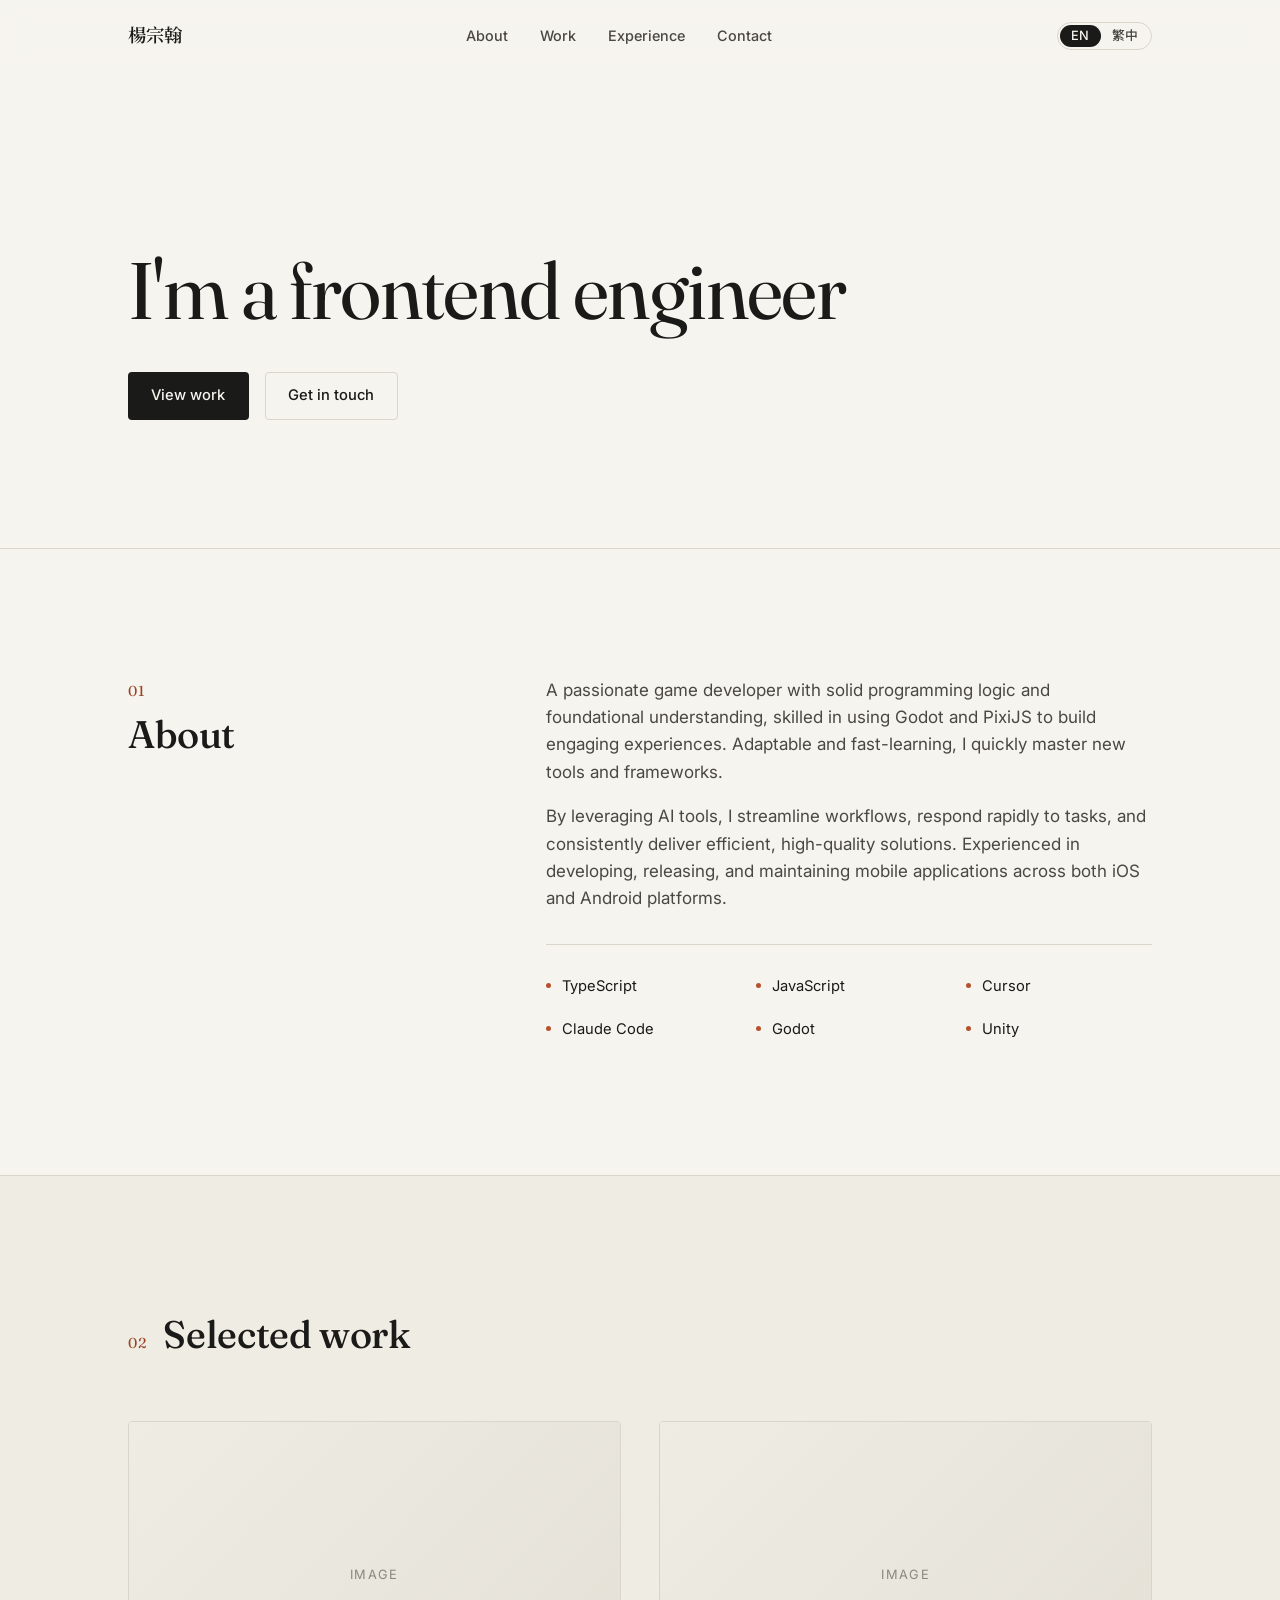
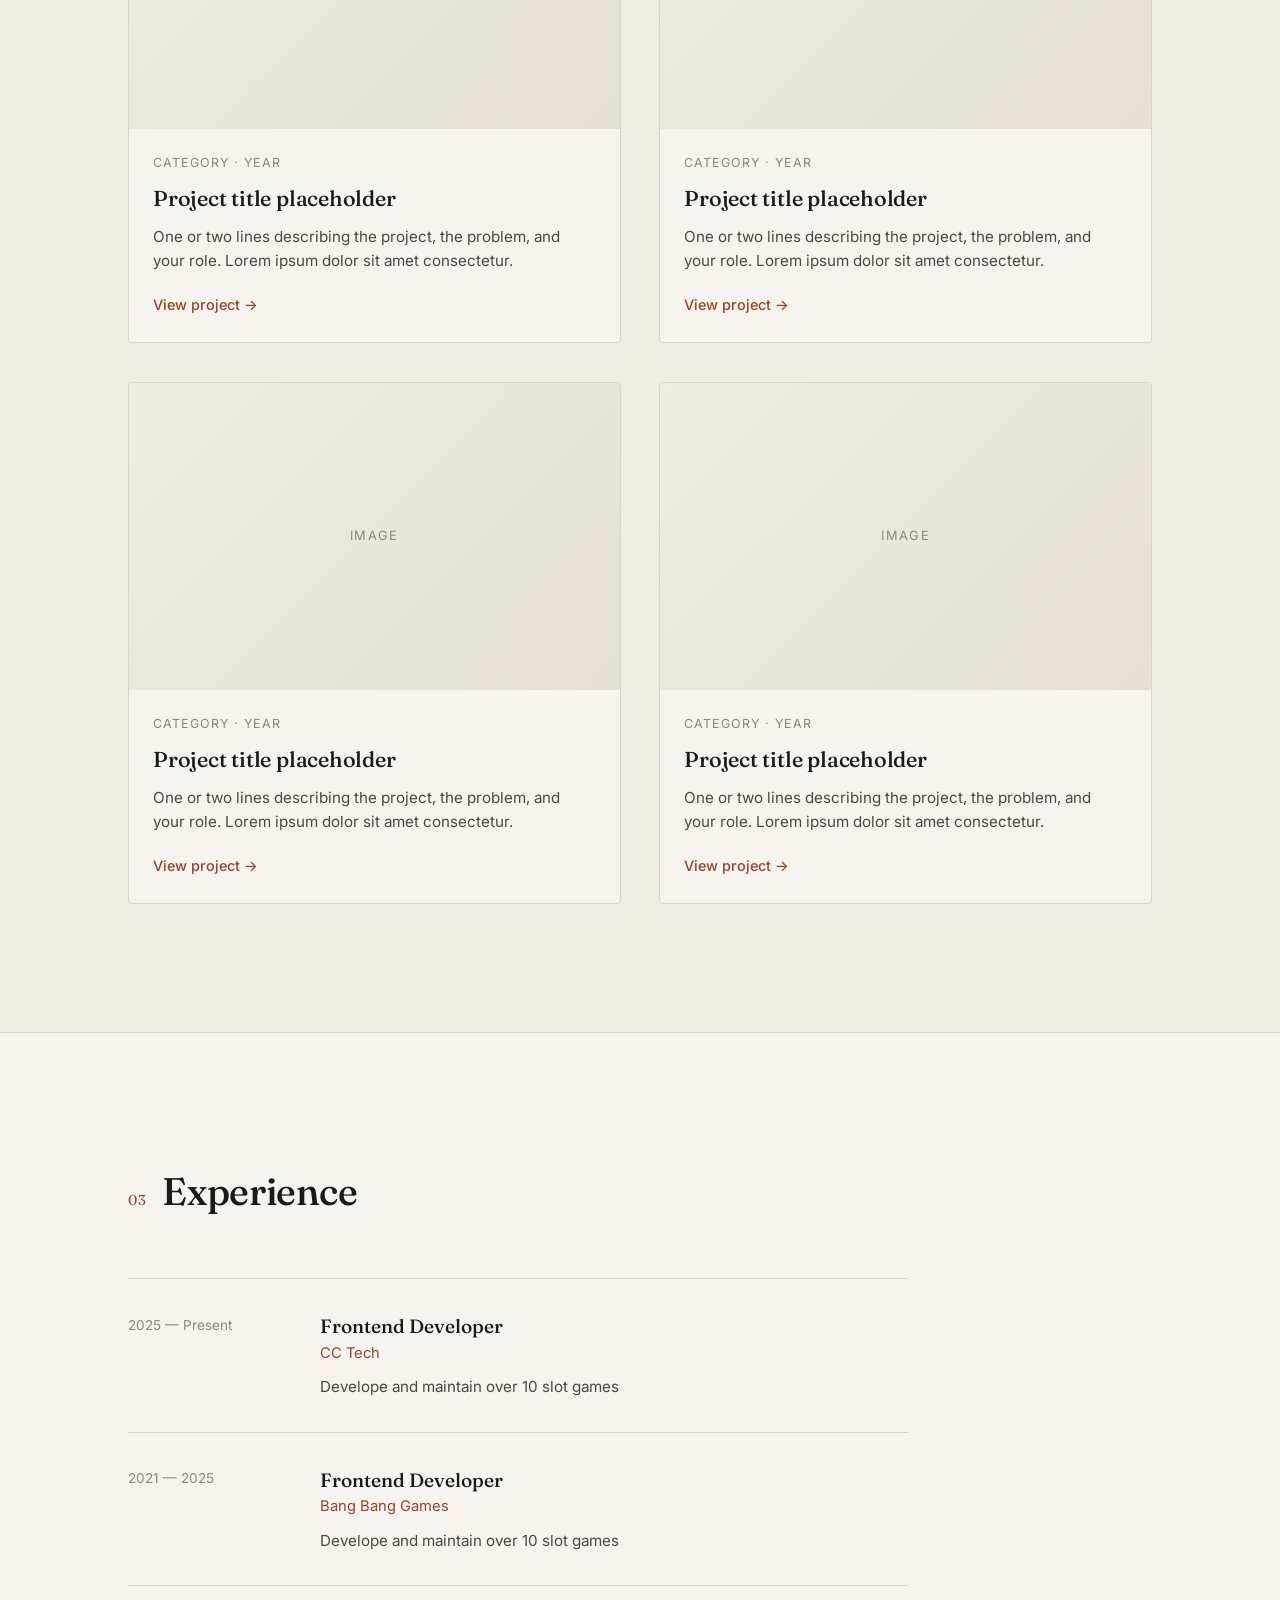
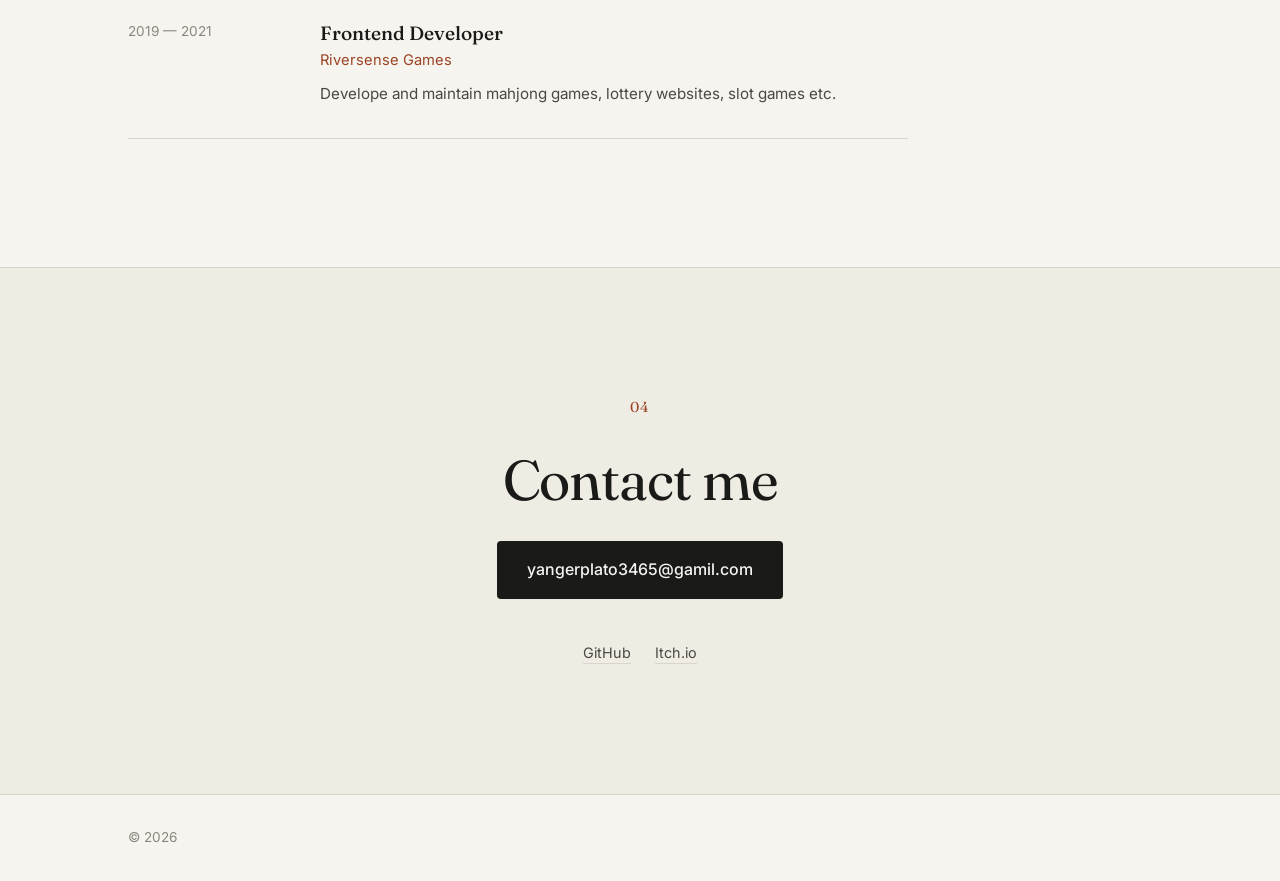
==== index.html @ 51be0294 "Initial commit of personal portfolio website" ====
<!DOCTYPE html>
<html lang="en">
<head>
  <meta charset="UTF-8" />
  <meta name="viewport" content="width=device-width, initial-scale=1.0" />
  <meta name="description" content="Personal portfolio — Patrick Yang" />
  <title data-i18n="meta.title">Patrick Yang — Portfolio</title>
  <link rel="preconnect" href="https://fonts.googleapis.com" />
  <link rel="preconnect" href="https://fonts.gstatic.com" crossorigin />
  <link
    href="https://fonts.googleapis.com/css2?family=Fraunces:opsz,wght@9..144,400;9..144,500;9..144,600&family=Inter:wght@400;450;500;600&family=Noto+Serif+TC:wght@400;500;600&family=Noto+Sans+TC:wght@400;500&display=swap"
    rel="stylesheet"
  />
  <link rel="stylesheet" href="styles.css" />
</head>
<body>
  <!-- Skip link for accessibility -->
  <a class="skip-link" href="#main" data-i18n="a11y.skip">Skip to content</a>

  <!-- ============ HEADER / NAV ============ -->
  <header class="site-header">
    <div class="container header__inner">
      <a href="#" class="brand">楊宗翰</a>

      <nav class="nav" aria-label="Primary">
        <a href="#about" data-i18n="nav.about">About</a>
        <a href="#work" data-i18n="nav.work">Work</a>
        <a href="#experience" data-i18n="nav.experience">Experience</a>
        <a href="#contact" data-i18n="nav.contact">Contact</a>
      </nav>

      <div class="header__actions">
        <div class="lang-switch" role="group" aria-label="Language">
          <button class="lang-switch__btn" data-lang="en" type="button">EN</button>
          <button class="lang-switch__btn" data-lang="zh-Hant" type="button">繁中</button>
        </div>
        <button class="nav-toggle" aria-label="Toggle menu" aria-expanded="false">
          <span></span><span></span>
        </button>
      </div>
    </div>
  </header>

  <main id="main">
    <!-- ============ HERO ============ -->
    <section class="hero">
      <div class="container">
        <h1 class="hero__title reveal" data-i18n="hero.title">
          Placeholder headline that says what you do
        </h1>
        <p class="hero__lead reveal" data-i18n="hero.lead">
          Lorem ipsum dolor sit amet, consectetur adipiscing elit. A short
          two-line introduction goes here — who you are, what you build, and the
          kind of work you want more of.
        </p>
        <div class="hero__actions reveal">
          <a href="#work" class="btn btn--primary" data-i18n="hero.viewWork">View work</a>
          <a href="#contact" class="btn btn--ghost" data-i18n="hero.getInTouch">Get in touch</a>
        </div>
      </div>
    </section>

    <!-- ============ ABOUT ============ -->
    <section id="about" class="section">
      <div class="container grid-2">
        <div class="section__head">
          <span class="section__num">01</span>
          <h2 class="section__title" data-i18n="about.title">About</h2>
        </div>
        <div class="prose reveal">
          <p data-i18n="about.p1">
            Placeholder paragraph. Lorem ipsum dolor sit amet, consectetur
            adipiscing elit, sed do eiusmod tempor incididunt ut labore et
            dolore magna aliqua. Ut enim ad minim veniam.
          </p>
          <p data-i18n="about.p2">
            A second paragraph for a bit more depth — background, focus areas,
            or a sentence of personality. Quis nostrud exercitation ullamco
            laboris nisi ut aliquip ex ea commodo consequat.
          </p>
          <ul class="skill-list">
            <li data-i18n="skill.1">Skill / tool one</li>
            <li data-i18n="skill.2">Skill / tool two</li>
            <li data-i18n="skill.3">Skill / tool three</li>
            <li data-i18n="skill.4">Skill / tool four</li>
            <li data-i18n="skill.5">Skill / tool five</li>
            <li data-i18n="skill.6">Skill / tool six</li>
          </ul>
        </div>
      </div>
    </section>

    <!-- ============ WORK ============ -->
    <section id="work" class="section section--alt">
      <div class="container">
        <div class="section__head section__head--row">
          <span class="section__num">02</span>
          <h2 class="section__title" data-i18n="work.title">Selected work</h2>
        </div>

        <div class="work-grid">
          <!-- Project card (repeat as needed) -->
          <article class="card reveal">
            <div class="card__media" aria-hidden="true"></div>
            <div class="card__body">
              <p class="card__meta" data-i18n="card.meta">Category · Year</p>
              <h3 class="card__title" data-i18n="card.title">Project title placeholder</h3>
              <p class="card__desc" data-i18n="card.desc">
                One or two lines describing the project, the problem, and your
                role. Lorem ipsum dolor sit amet consectetur.
              </p>
              <a href="#" class="card__link" data-i18n="card.link">View project →</a>
            </div>
          </article>

          <article class="card reveal">
            <div class="card__media" aria-hidden="true"></div>
            <div class="card__body">
              <p class="card__meta" data-i18n="card.meta">Category · Year</p>
              <h3 class="card__title" data-i18n="card.title">Project title placeholder</h3>
              <p class="card__desc" data-i18n="card.desc">
                One or two lines describing the project, the problem, and your
                role. Lorem ipsum dolor sit amet consectetur.
              </p>
              <a href="#" class="card__link" data-i18n="card.link">View project →</a>
            </div>
          </article>

          <article class="card reveal">
            <div class="card__media" aria-hidden="true"></div>
            <div class="card__body">
              <p class="card__meta" data-i18n="card.meta">Category · Year</p>
              <h3 class="card__title" data-i18n="card.title">Project title placeholder</h3>
              <p class="card__desc" data-i18n="card.desc">
                One or two lines describing the project, the problem, and your
                role. Lorem ipsum dolor sit amet consectetur.
              </p>
              <a href="#" class="card__link" data-i18n="card.link">View project →</a>
            </div>
          </article>

          <article class="card reveal">
            <div class="card__media" aria-hidden="true"></div>
            <div class="card__body">
              <p class="card__meta" data-i18n="card.meta">Category · Year</p>
              <h3 class="card__title" data-i18n="card.title">Project title placeholder</h3>
              <p class="card__desc" data-i18n="card.desc">
                One or two lines describing the project, the problem, and your
                role. Lorem ipsum dolor sit amet consectetur.
              </p>
              <a href="#" class="card__link" data-i18n="card.link">View project →</a>
            </div>
          </article>
        </div>
      </div>
    </section>

    <!-- ============ EXPERIENCE ============ -->
    <section id="experience" class="section">
      <div class="container">
        <div class="section__head section__head--row">
          <span class="section__num">03</span>
          <h2 class="section__title" data-i18n="exp.title">Experience</h2>
        </div>

        <ol class="timeline">
          <li class="timeline__item reveal">
            <div class="timeline__period" data-i18n="exp.period1">2023 — Present</div>
            <div class="timeline__body">
              <h3 class="timeline__role" data-i18n="exp.role1">Role / Title</h3>
              <p class="timeline__org" data-i18n="exp.org1">Company or organization</p>
              <p class="timeline__desc" data-i18n="exp.desc1">
                Placeholder line about responsibilities and impact. Lorem ipsum
                dolor sit amet, consectetur adipiscing elit.
              </p>
            </div>
          </li>
          <li class="timeline__item reveal">
            <div class="timeline__period" data-i18n="exp.period2">2021 — 2023</div>
            <div class="timeline__body">
              <h3 class="timeline__role" data-i18n="exp.role2">Role / Title</h3>
              <p class="timeline__org" data-i18n="exp.org2">Company or organization</p>
              <p class="timeline__desc" data-i18n="exp.desc2">
                Placeholder line about responsibilities and impact. Lorem ipsum
                dolor sit amet, consectetur adipiscing elit.
              </p>
            </div>
          </li>
          <li class="timeline__item reveal">
            <div class="timeline__period" data-i18n="exp.period3">2019 — 2021</div>
            <div class="timeline__body">
              <h3 class="timeline__role" data-i18n="exp.role3">Role / Title</h3>
              <p class="timeline__org" data-i18n="exp.org3">Company or organization</p>
              <p class="timeline__desc" data-i18n="exp.desc3">
                Placeholder line about responsibilities and impact. Lorem ipsum
                dolor sit amet, consectetur adipiscing elit.
              </p>
            </div>
          </li>
        </ol>
      </div>
    </section>

    <!-- ============ CONTACT ============ -->
    <section id="contact" class="section section--alt">
      <div class="container contact">
        <span class="section__num">04</span>
        <h2 class="contact__title" data-i18n="contact.title">Let's work together</h2>
        <a href="mailto:yangerplato3465@gamil.com" class="btn btn--primary btn--lg"
          >yangerplato3465@gamil.com</a
        >
        <ul class="social">
          <li><a href="https://github.com/yangerplato3465?tab=repositories">GitHub</a></li>
          <li><a href="https://chowdog.itch.io/">Itch.io</a></li>
        </ul>
      </div>
    </section>
  </main>

  <!-- ============ FOOTER ============ -->
  <footer class="site-footer">
    <div class="container footer__inner">
      <span>© <span id="year"></span></span>
    </div>
  </footer>

  <script src="script.js"></script>
</body>
</html>
---- styles.css ----
/* ============================================================
   Portfolio base styles
   Palette: warm off-white paper, near-black ink, single accent.
   Type: Fraunces (display serif) + Inter (text sans).
   ============================================================ */

:root {
  /* Color */
  --paper: #f6f4ef;
  --paper-alt: #efece4;
  --ink: #1a1a18;
  --ink-soft: #4a4843;
  --ink-faint: #8a877e;
  --line: #d9d5cb;
  --accent: #b4522d; /* muted terracotta */
  --accent-ink: #9a4425;

  /* Type */
  --font-display: "Fraunces", "Noto Serif TC", Georgia, "Times New Roman", serif;
  --font-text: "Inter", "Noto Sans TC", system-ui, -apple-system, sans-serif;

  /* Layout */
  --container: 1120px;
  --gutter: clamp(1.25rem, 4vw, 3rem);
  --radius: 4px;

  /* Motion */
  --ease: cubic-bezier(0.22, 1, 0.36, 1);
}

/* ---------- Reset ---------- */
*,
*::before,
*::after {
  box-sizing: border-box;
  margin: 0;
  padding: 0;
}

html {
  scroll-behavior: smooth;
  -webkit-font-smoothing: antialiased;
  text-rendering: optimizeLegibility;
}

body {
  font-family: var(--font-text);
  background: var(--paper);
  color: var(--ink);
  line-height: 1.6;
  font-size: clamp(1rem, 0.96rem + 0.2vw, 1.0625rem);
}

img {
  max-width: 100%;
  display: block;
}

a {
  color: inherit;
  text-decoration: none;
}

/* ---------- Layout helpers ---------- */
.container {
  width: 100%;
  max-width: var(--container);
  margin-inline: auto;
  padding-inline: var(--gutter);
}

.section {
  padding-block: clamp(4rem, 10vw, 8rem);
  border-top: 1px solid var(--line);
}

.section--alt {
  background: var(--paper-alt);
}

.grid-2 {
  display: grid;
  grid-template-columns: minmax(0, 0.9fr) minmax(0, 1.6fr);
  gap: clamp(2rem, 6vw, 5rem);
}

@media (max-width: 720px) {
  .grid-2 {
    grid-template-columns: 1fr;
    gap: 1.5rem;
  }
}

/* ---------- Skip link ---------- */
.skip-link {
  position: absolute;
  left: -9999px;
  top: 0;
  background: var(--ink);
  color: var(--paper);
  padding: 0.6rem 1rem;
  z-index: 100;
}
.skip-link:focus {
  left: 1rem;
  top: 1rem;
}

/* ---------- Header ---------- */
.site-header {
  position: sticky;
  top: 0;
  z-index: 50;
  background: color-mix(in srgb, var(--paper) 88%, transparent);
  backdrop-filter: saturate(140%) blur(8px);
  border-bottom: 1px solid transparent;
  transition: border-color 0.3s var(--ease);
}
.site-header.is-scrolled {
  border-bottom-color: var(--line);
}
.header__inner {
  display: flex;
  align-items: center;
  justify-content: space-between;
  height: 4.5rem;
}
.brand {
  font-family: var(--font-display);
  font-weight: 600;
  font-size: 1.15rem;
  letter-spacing: -0.01em;
}
.nav {
  display: flex;
  gap: 2rem;
}
.nav a {
  font-size: 0.9rem;
  font-weight: 500;
  color: var(--ink-soft);
  position: relative;
  padding-block: 0.25rem;
  transition: color 0.2s var(--ease);
}
.nav a::after {
  content: "";
  position: absolute;
  left: 0;
  bottom: 0;
  width: 100%;
  height: 1px;
  background: var(--accent);
  transform: scaleX(0);
  transform-origin: left;
  transition: transform 0.3s var(--ease);
}
.nav a:hover {
  color: var(--ink);
}
.nav a:hover::after {
  transform: scaleX(1);
}

/* Language switch */
.header__actions {
  display: flex;
  align-items: center;
  gap: 0.75rem;
}
.lang-switch {
  display: inline-flex;
  border: 1px solid var(--line);
  border-radius: 999px;
  padding: 2px;
  background: color-mix(in srgb, var(--paper) 60%, transparent);
}
.lang-switch__btn {
  border: 0;
  background: none;
  cursor: pointer;
  font-family: var(--font-text);
  font-size: 0.8rem;
  font-weight: 500;
  color: var(--ink-soft);
  padding: 0.3rem 0.7rem;
  border-radius: 999px;
  line-height: 1;
  transition: background 0.2s var(--ease), color 0.2s var(--ease);
}
.lang-switch__btn:hover {
  color: var(--ink);
}
.lang-switch__btn.is-active {
  background: var(--ink);
  color: var(--paper);
}

.nav-toggle {
  display: none;
  flex-direction: column;
  gap: 5px;
  background: none;
  border: 0;
  cursor: pointer;
  padding: 0.5rem;
}
.nav-toggle span {
  width: 22px;
  height: 2px;
  background: var(--ink);
  transition: transform 0.3s var(--ease), opacity 0.3s var(--ease);
}

@media (max-width: 640px) {
  .nav {
    position: fixed;
    inset: 4.5rem 0 auto 0;
    flex-direction: column;
    gap: 0;
    background: var(--paper);
    border-bottom: 1px solid var(--line);
    padding: 0.5rem var(--gutter) 1.5rem;
    transform: translateY(-120%);
    transition: transform 0.35s var(--ease);
  }
  .nav.is-open {
    transform: translateY(0);
  }
  .nav a {
    padding-block: 0.9rem;
    border-bottom: 1px solid var(--line);
  }
  .nav-toggle {
    display: flex;
  }
  .nav-toggle[aria-expanded="true"] span:first-child {
    transform: translateY(3.5px) rotate(45deg);
  }
  .nav-toggle[aria-expanded="true"] span:last-child {
    transform: translateY(-3.5px) rotate(-45deg);
  }
}

/* ---------- Hero ---------- */
.hero {
  padding-block: clamp(5rem, 16vw, 11rem) clamp(4rem, 10vw, 8rem);
}
.eyebrow {
  font-size: 0.8rem;
  font-weight: 600;
  letter-spacing: 0.14em;
  text-transform: uppercase;
  color: var(--accent-ink);
  margin-bottom: 1.5rem;
}
.hero__title {
  font-family: var(--font-display);
  font-weight: 400;
  font-size: clamp(2.4rem, 6.5vw, 5rem);
  line-height: 1.04;
  letter-spacing: -0.02em;
  max-width: 16ch;
}
.hero__accent {
  display: block;
  color: var(--ink-soft);
  font-style: italic;
}
.hero__lead {
  margin-top: 2rem;
  max-width: 52ch;
  font-size: 1.1rem;
  color: var(--ink-soft);
}
.hero__actions {
  margin-top: 2.5rem;
  display: flex;
  gap: 1rem;
  flex-wrap: wrap;
}

/* ---------- Buttons ---------- */
.btn {
  --pad-y: 0.7rem;
  --pad-x: 1.4rem;
  display: inline-flex;
  align-items: center;
  justify-content: center;
  padding: var(--pad-y) var(--pad-x);
  font-size: 0.92rem;
  font-weight: 500;
  border-radius: var(--radius);
  border: 1px solid transparent;
  cursor: pointer;
  transition: transform 0.2s var(--ease), background 0.2s var(--ease),
    color 0.2s var(--ease), border-color 0.2s var(--ease);
}
.btn:active {
  transform: translateY(1px);
}
.btn--primary {
  background: var(--ink);
  color: var(--paper);
}
.btn--primary:hover {
  background: var(--accent-ink);
}
.btn--ghost {
  border-color: var(--line);
  color: var(--ink);
}
.btn--ghost:hover {
  border-color: var(--ink);
}
.btn--lg {
  --pad-y: 0.95rem;
  --pad-x: 1.8rem;
  font-size: 1rem;
}

/* ---------- Section heads ---------- */
.section__head {
  margin-bottom: 0;
}
.section__head--row {
  display: flex;
  align-items: baseline;
  gap: 1rem;
  margin-bottom: clamp(2rem, 5vw, 3.5rem);
}
.section__num {
  font-family: var(--font-display);
  font-size: 0.9rem;
  color: var(--accent-ink);
  letter-spacing: 0.05em;
}
.section__title {
  font-family: var(--font-display);
  font-weight: 500;
  font-size: clamp(1.6rem, 3.5vw, 2.4rem);
  letter-spacing: -0.01em;
}

/* ---------- Prose / About ---------- */
.prose p + p {
  margin-top: 1.1rem;
}
.prose p {
  color: var(--ink-soft);
  max-width: 60ch;
}
.skill-list {
  list-style: none;
  margin-top: 2rem;
  display: grid;
  grid-template-columns: repeat(auto-fit, minmax(150px, 1fr));
  gap: 0.5rem 1.5rem;
  border-top: 1px solid var(--line);
  padding-top: 1.5rem;
}
.skill-list li {
  font-size: 0.92rem;
  color: var(--ink);
  padding-block: 0.35rem;
  position: relative;
  padding-left: 1rem;
}
.skill-list li::before {
  content: "";
  position: absolute;
  left: 0;
  top: 0.85rem;
  width: 5px;
  height: 5px;
  background: var(--accent);
  border-radius: 50%;
}

/* ---------- Work grid ---------- */
.work-grid {
  display: grid;
  grid-template-columns: repeat(2, 1fr);
  gap: clamp(1.5rem, 3vw, 2.5rem);
}
@media (max-width: 720px) {
  .work-grid {
    grid-template-columns: 1fr;
  }
}
.card {
  background: var(--paper);
  border: 1px solid var(--line);
  border-radius: var(--radius);
  overflow: hidden;
  transition: transform 0.35s var(--ease), box-shadow 0.35s var(--ease),
    border-color 0.35s var(--ease);
}
.section--alt .card {
  background: var(--paper);
}
.card:hover {
  transform: translateY(-4px);
  border-color: var(--ink-faint);
  box-shadow: 0 18px 40px -24px rgba(0, 0, 0, 0.35);
}
.card__media {
  aspect-ratio: 16 / 10;
  background: linear-gradient(135deg, var(--paper-alt), #e4e0d6);
  position: relative;
}
.card__media::after {
  content: "Image";
  position: absolute;
  inset: 0;
  display: grid;
  place-items: center;
  font-size: 0.8rem;
  letter-spacing: 0.1em;
  text-transform: uppercase;
  color: var(--ink-faint);
}
.card__body {
  padding: 1.5rem;
}
.card__meta {
  font-size: 0.78rem;
  letter-spacing: 0.08em;
  text-transform: uppercase;
  color: var(--ink-faint);
  margin-bottom: 0.6rem;
}
.card__title {
  font-family: var(--font-display);
  font-weight: 500;
  font-size: 1.35rem;
  letter-spacing: -0.01em;
  margin-bottom: 0.5rem;
}
.card__desc {
  color: var(--ink-soft);
  font-size: 0.95rem;
  margin-bottom: 1.1rem;
}
.card__link {
  font-size: 0.9rem;
  font-weight: 500;
  color: var(--accent-ink);
}
.card__link:hover {
  text-decoration: underline;
  text-underline-offset: 3px;
}

/* ---------- Timeline ---------- */
.timeline {
  list-style: none;
  max-width: 780px;
}
.timeline__item {
  display: grid;
  grid-template-columns: 160px 1fr;
  gap: 2rem;
  padding-block: 2rem;
  border-top: 1px solid var(--line);
}
.timeline__item:last-child {
  border-bottom: 1px solid var(--line);
}
@media (max-width: 640px) {
  .timeline__item {
    grid-template-columns: 1fr;
    gap: 0.5rem;
  }
}
.timeline__period {
  font-size: 0.85rem;
  color: var(--ink-faint);
  padding-top: 0.2rem;
}
.timeline__role {
  font-family: var(--font-display);
  font-weight: 500;
  font-size: 1.2rem;
}
.timeline__org {
  color: var(--accent-ink);
  font-size: 0.92rem;
  margin-bottom: 0.6rem;
}
.timeline__desc {
  color: var(--ink-soft);
  font-size: 0.95rem;
}

/* ---------- Contact ---------- */
.contact {
  text-align: center;
  max-width: 640px;
}
.contact .section__num {
  display: block;
  margin-bottom: 1rem;
}
.contact__title {
  font-family: var(--font-display);
  font-weight: 400;
  font-size: clamp(2rem, 6vw, 3.5rem);
  letter-spacing: -0.02em;
  margin-bottom: 1rem;
}
.contact__lead {
  color: var(--ink-soft);
  font-size: 1.1rem;
  margin-bottom: 2rem;
}
.social {
  list-style: none;
  display: flex;
  gap: 1.5rem;
  justify-content: center;
  flex-wrap: wrap;
  margin-top: 2.5rem;
}
.social a {
  font-size: 0.9rem;
  color: var(--ink-soft);
  border-bottom: 1px solid var(--line);
  padding-bottom: 2px;
  transition: color 0.2s var(--ease), border-color 0.2s var(--ease);
}
.social a:hover {
  color: var(--ink);
  border-color: var(--ink);
}

/* ---------- Footer ---------- */
.site-footer {
  border-top: 1px solid var(--line);
  padding-block: 2rem;
}
.footer__inner {
  display: flex;
  justify-content: space-between;
  flex-wrap: wrap;
  gap: 0.5rem;
  font-size: 0.85rem;
  color: var(--ink-faint);
}

/* ---------- Reveal on scroll ---------- */
.reveal {
  opacity: 0;
  transform: translateY(18px);
  transition: opacity 0.7s var(--ease), transform 0.7s var(--ease);
}
.reveal.is-visible {
  opacity: 1;
  transform: none;
}

@media (prefers-reduced-motion: reduce) {
  html {
    scroll-behavior: auto;
  }
  .reveal {
    opacity: 1;
    transform: none;
    transition: none;
  }
  * {
    transition-duration: 0.01ms !important;
    animation-duration: 0.01ms !important;
  }
}
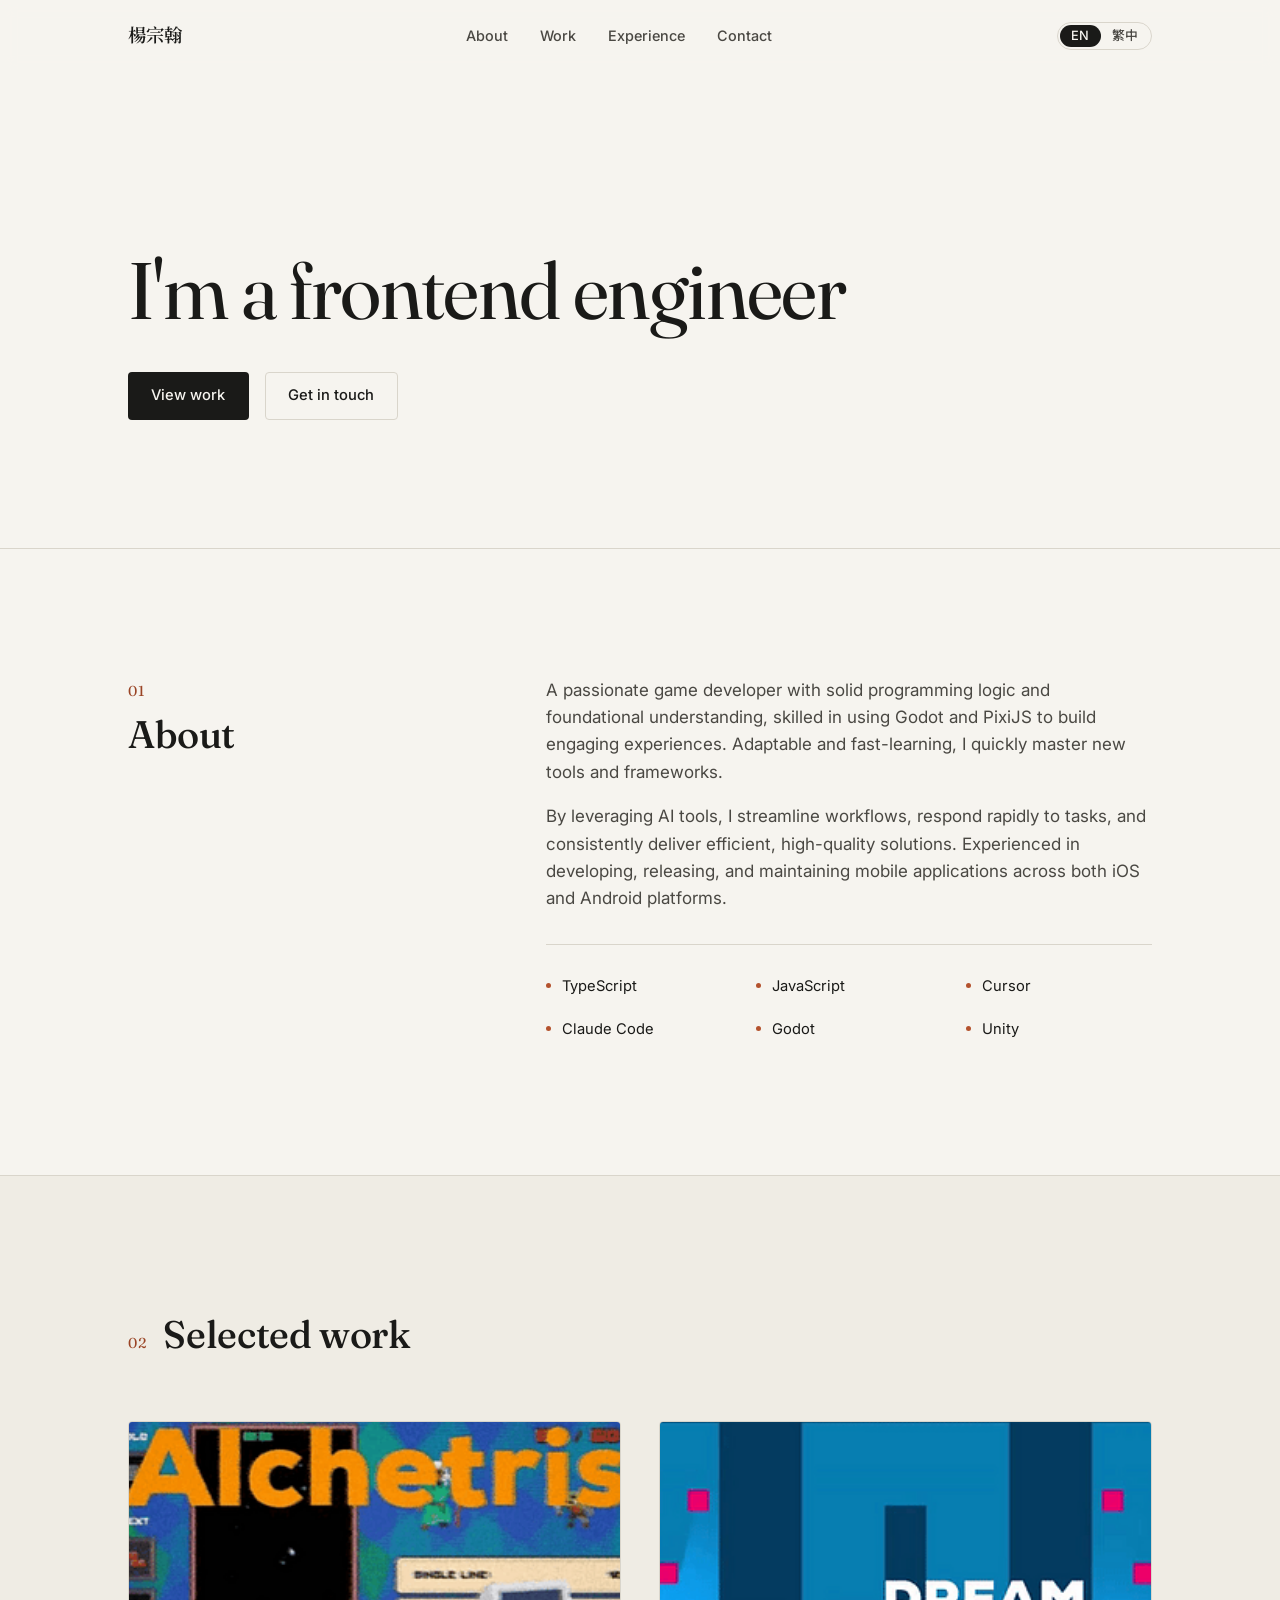
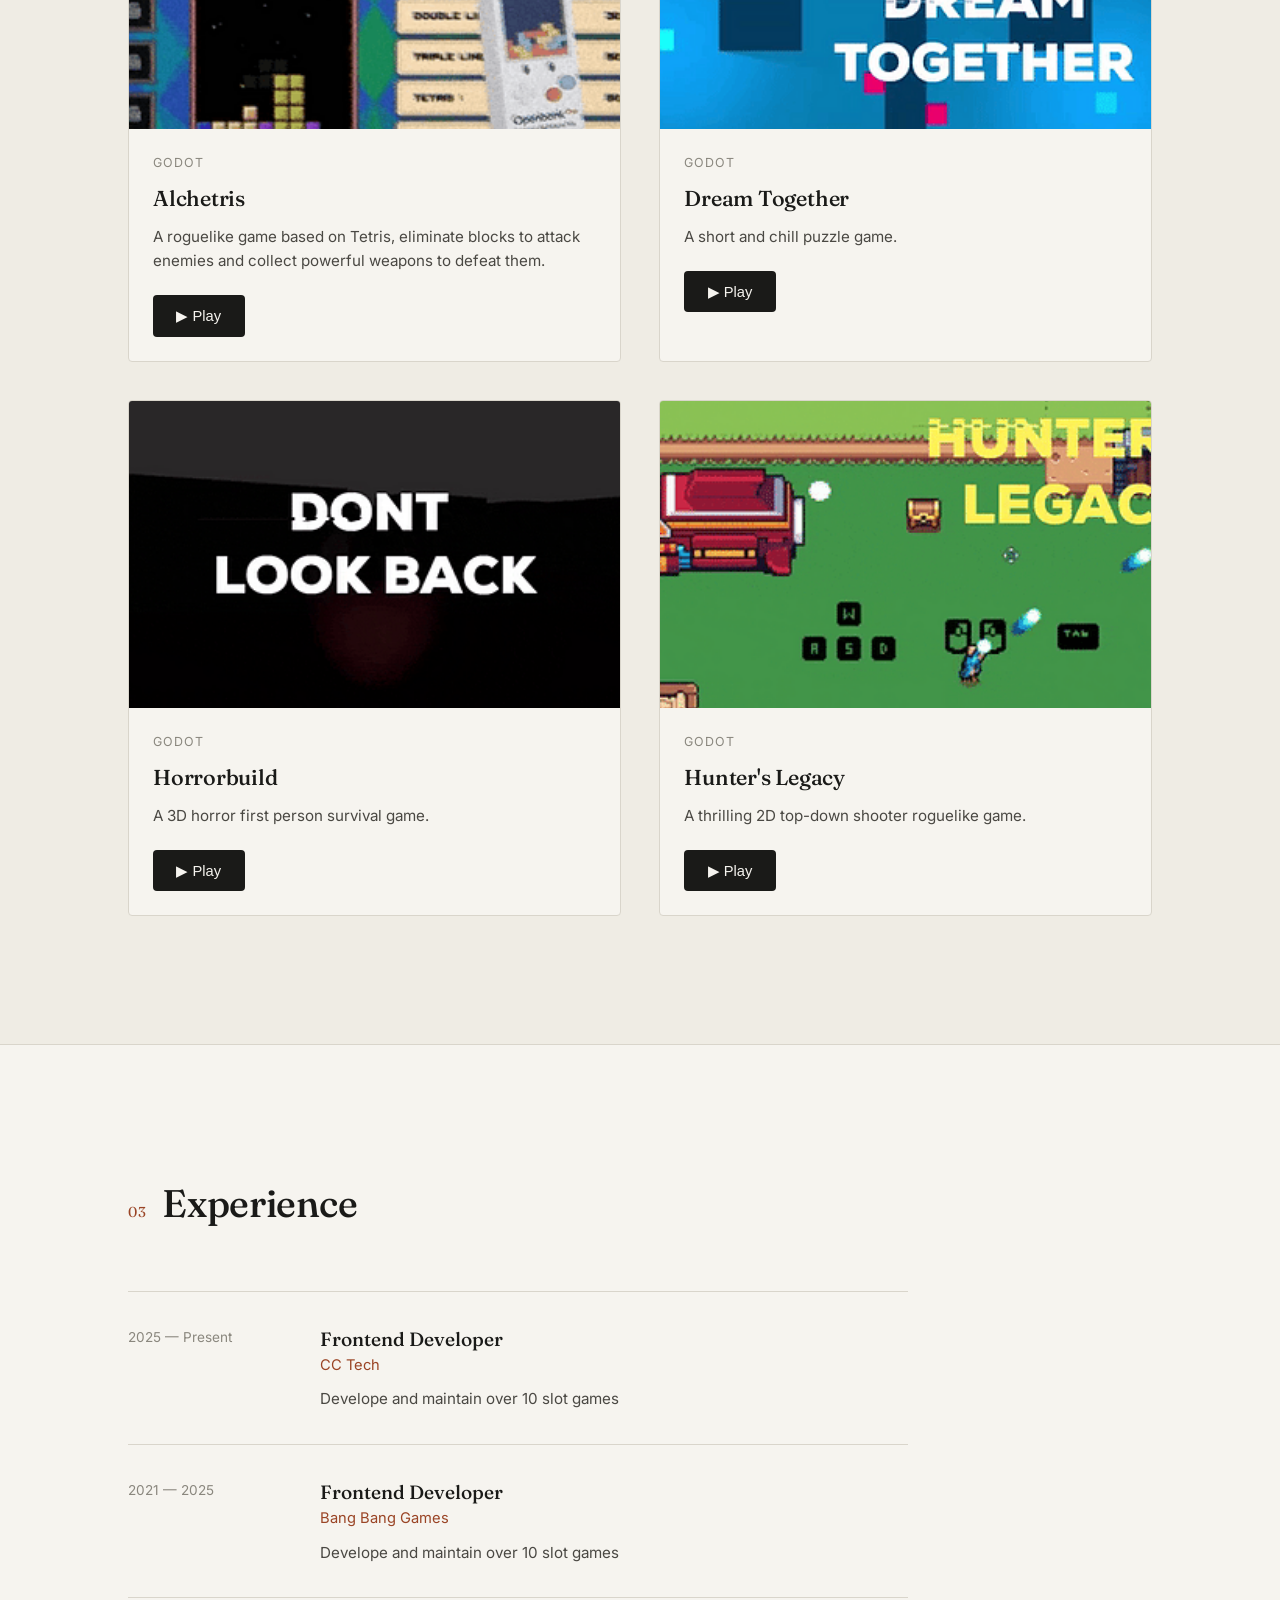
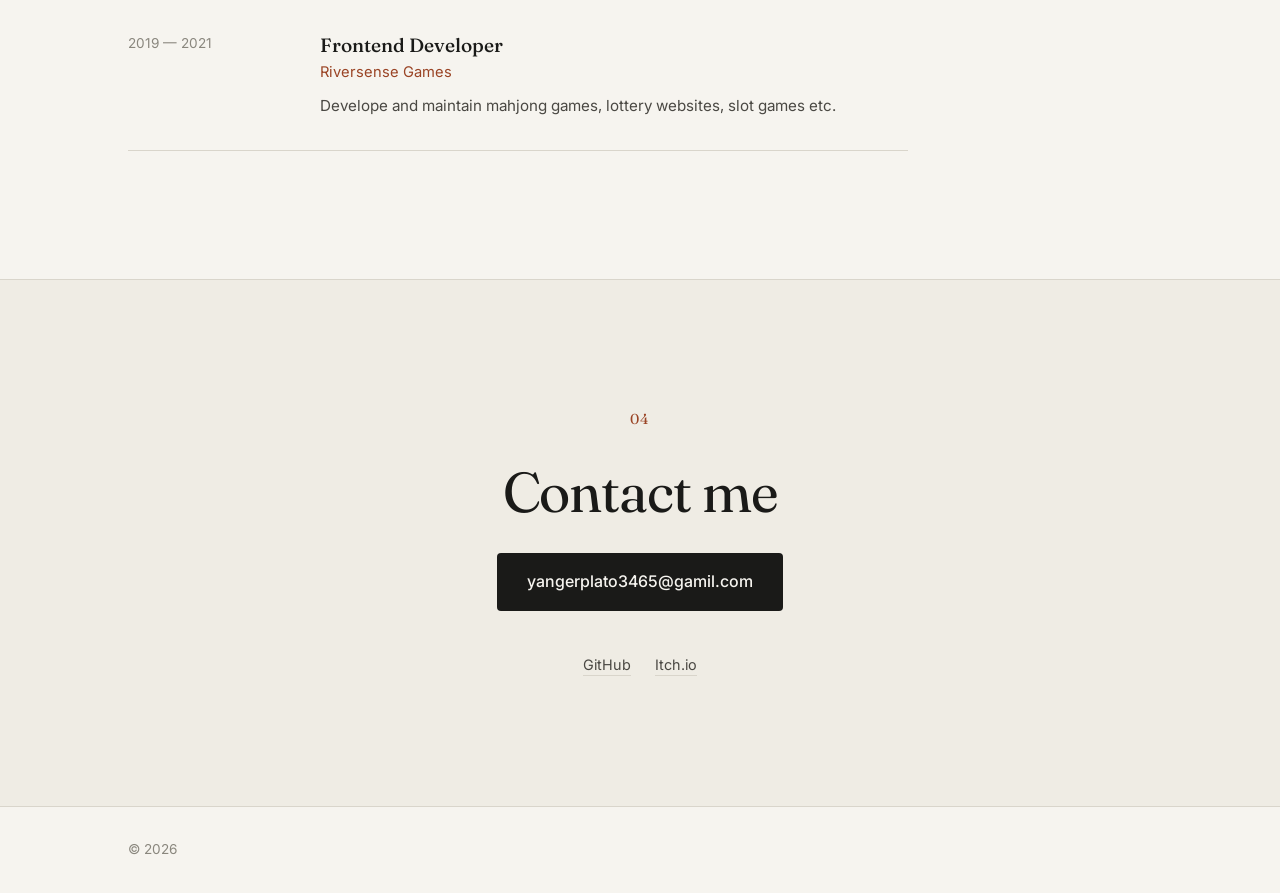
==== commit 0e035222: "Add game support with Godot integration, including service worker for cross-origin isolation - Intro" ====
--- a/index.html
+++ b/index.html
@@ -4,12 +4,17 @@
   <meta charset="UTF-8" />
   <meta name="viewport" content="width=device-width, initial-scale=1.0" />
   <meta name="description" content="Personal portfolio — Patrick Yang" />
+  <!-- Enables cross-origin isolation (SharedArrayBuffer) for threaded Godot builds.
+       Must load first. See games/README.md. -->
+  <script src="coi-serviceworker.js"></script>
   <title data-i18n="meta.title">Patrick Yang — Portfolio</title>
-  <link rel="preconnect" href="https://fonts.googleapis.com" />
+  <!-- crossorigin so the font stylesheet loads under cross-origin isolation. -->
+  <link rel="preconnect" href="https://fonts.googleapis.com" crossorigin />
   <link rel="preconnect" href="https://fonts.gstatic.com" crossorigin />
   <link
     href="https://fonts.googleapis.com/css2?family=Fraunces:opsz,wght@9..144,400;9..144,500;9..144,600&family=Inter:wght@400;450;500;600&family=Noto+Serif+TC:wght@400;500;600&family=Noto+Sans+TC:wght@400;500&display=swap"
     rel="stylesheet"
+    crossorigin
   />
   <link rel="stylesheet" href="styles.css" />
 </head>
@@ -98,60 +103,13 @@
           <h2 class="section__title" data-i18n="work.title">Selected work</h2>
         </div>
 
-        <div class="work-grid">
-          <!-- Project card (repeat as needed) -->
-          <article class="card reveal">
-            <div class="card__media" aria-hidden="true"></div>
-            <div class="card__body">
-              <p class="card__meta" data-i18n="card.meta">Category · Year</p>
-              <h3 class="card__title" data-i18n="card.title">Project title placeholder</h3>
-              <p class="card__desc" data-i18n="card.desc">
-                One or two lines describing the project, the problem, and your
-                role. Lorem ipsum dolor sit amet consectetur.
-              </p>
-              <a href="#" class="card__link" data-i18n="card.link">View project →</a>
-            </div>
-          </article>
-
-          <article class="card reveal">
-            <div class="card__media" aria-hidden="true"></div>
-            <div class="card__body">
-              <p class="card__meta" data-i18n="card.meta">Category · Year</p>
-              <h3 class="card__title" data-i18n="card.title">Project title placeholder</h3>
-              <p class="card__desc" data-i18n="card.desc">
-                One or two lines describing the project, the problem, and your
-                role. Lorem ipsum dolor sit amet consectetur.
-              </p>
-              <a href="#" class="card__link" data-i18n="card.link">View project →</a>
-            </div>
-          </article>
-
-          <article class="card reveal">
-            <div class="card__media" aria-hidden="true"></div>
-            <div class="card__body">
-              <p class="card__meta" data-i18n="card.meta">Category · Year</p>
-              <h3 class="card__title" data-i18n="card.title">Project title placeholder</h3>
-              <p class="card__desc" data-i18n="card.desc">
-                One or two lines describing the project, the problem, and your
-                role. Lorem ipsum dolor sit amet consectetur.
-              </p>
-              <a href="#" class="card__link" data-i18n="card.link">View project →</a>
-            </div>
-          </article>
-
-          <article class="card reveal">
-            <div class="card__media" aria-hidden="true"></div>
-            <div class="card__body">
-              <p class="card__meta" data-i18n="card.meta">Category · Year</p>
-              <h3 class="card__title" data-i18n="card.title">Project title placeholder</h3>
-              <p class="card__desc" data-i18n="card.desc">
-                One or two lines describing the project, the problem, and your
-                role. Lorem ipsum dolor sit amet consectetur.
-              </p>
-              <a href="#" class="card__link" data-i18n="card.link">View project →</a>
-            </div>
-          </article>
-        </div>
+        <!-- Cards are rendered by script.js from the `games` array. -->
+        <div class="work-grid" id="work-grid"></div>
+
+        <!-- Empty-state, shown until at least one game is added to the config. -->
+        <p class="work-empty" id="work-empty" hidden data-i18n="work.empty">
+          Games coming soon.
+        </p>
       </div>
     </section>
 
@@ -217,6 +175,59 @@
     </section>
   </main>
 
+  <!-- ============ GAME MODAL ============ -->
+  <div
+    class="game-modal"
+    id="game-modal"
+    role="dialog"
+    aria-modal="true"
+    aria-labelledby="game-modal-title"
+    aria-hidden="true"
+    hidden
+  >
+    <div class="game-modal__backdrop" data-close></div>
+    <div class="game-modal__frame">
+      <header class="game-modal__bar">
+        <h3 class="game-modal__title" id="game-modal-title"></h3>
+        <div class="game-modal__actions">
+          <button
+            class="game-modal__btn"
+            id="game-fullscreen"
+            type="button"
+            data-i18n-title="modal.fullscreen"
+            title="Fullscreen"
+            aria-label="Fullscreen"
+          >
+            <svg width="18" height="18" viewBox="0 0 24 24" fill="none" aria-hidden="true">
+              <path d="M4 9V4h5M20 9V4h-5M4 15v5h5M20 15v5h-5" stroke="currentColor" stroke-width="2" stroke-linecap="round" stroke-linejoin="round"/>
+            </svg>
+          </button>
+          <button
+            class="game-modal__btn"
+            id="game-close"
+            type="button"
+            data-close
+            data-i18n-title="modal.close"
+            title="Close"
+            aria-label="Close"
+          >
+            <svg width="18" height="18" viewBox="0 0 24 24" fill="none" aria-hidden="true">
+              <path d="M6 6l12 12M18 6L6 18" stroke="currentColor" stroke-width="2" stroke-linecap="round"/>
+            </svg>
+          </button>
+        </div>
+      </header>
+      <div class="game-modal__stage">
+        <iframe
+          class="game-modal__iframe"
+          id="game-iframe"
+          title="Game"
+          allow="autoplay; fullscreen; gamepad; cross-origin-isolated; accelerometer; gyroscope"
+        ></iframe>
+      </div>
+    </div>
+  </div>
+
   <!-- ============ FOOTER ============ -->
   <footer class="site-footer">
     <div class="container footer__inner">
--- a/styles.css
+++ b/styles.css
@@ -452,6 +452,161 @@
   text-underline-offset: 3px;
 }
 
+/* ---------- Game cards ---------- */
+.card--game .card__media {
+  overflow: hidden;
+  cursor: pointer;
+}
+.card--game .card__media img {
+  width: 100%;
+  height: 100%;
+  object-fit: cover;
+  display: block;
+}
+/* Replace the generic "Image" label with a play affordance on hover. */
+.card--game .card__media::after {
+  content: "▶";
+  position: absolute;
+  inset: 0;
+  display: grid;
+  place-items: center;
+  font-size: 1.5rem;
+  letter-spacing: 0;
+  text-transform: none;
+  color: #fff;
+  background: rgba(18, 16, 14, 0.3);
+  opacity: 0;
+  transition: opacity 0.3s var(--ease);
+}
+.card--game:hover .card__media::after,
+.card--game .card__media:focus-visible::after {
+  opacity: 1;
+}
+.play-btn {
+  margin-top: 0.25rem;
+}
+.work-empty {
+  color: var(--ink-faint);
+  font-size: 1rem;
+  padding: 2rem 0;
+}
+
+/* ---------- Game modal ---------- */
+body.modal-open {
+  overflow: hidden;
+}
+.game-modal {
+  position: fixed;
+  inset: 0;
+  z-index: 100;
+  display: grid;
+  place-items: center;
+  padding: clamp(0.5rem, 3vw, 2rem);
+}
+.game-modal[hidden] {
+  display: none;
+}
+.game-modal__backdrop {
+  position: absolute;
+  inset: 0;
+  background: rgba(12, 11, 10, 0.72);
+  backdrop-filter: blur(3px);
+  opacity: 0;
+  transition: opacity 0.22s var(--ease);
+}
+.game-modal.is-open .game-modal__backdrop {
+  opacity: 1;
+}
+.game-modal__frame {
+  position: relative;
+  z-index: 1;
+  display: flex;
+  flex-direction: column;
+  background: #111;
+  border-radius: var(--radius);
+  overflow: hidden;
+  box-shadow: 0 30px 80px -20px rgba(0, 0, 0, 0.6);
+  opacity: 0;
+  transform: translateY(10px) scale(0.98);
+  transition: opacity 0.22s var(--ease), transform 0.22s var(--ease);
+}
+.game-modal.is-open .game-modal__frame {
+  opacity: 1;
+  transform: none;
+}
+.game-modal__bar {
+  display: flex;
+  align-items: center;
+  justify-content: space-between;
+  gap: 1rem;
+  padding: 0.5rem 0.6rem 0.5rem 1rem;
+  background: #17150f;
+  color: #f2efe9;
+}
+.game-modal__title {
+  font-family: var(--font-display);
+  font-weight: 500;
+  font-size: 1rem;
+  color: #f2efe9;
+  overflow: hidden;
+  text-overflow: ellipsis;
+  white-space: nowrap;
+}
+.game-modal__actions {
+  display: flex;
+  gap: 0.25rem;
+  flex-shrink: 0;
+}
+.game-modal__btn {
+  display: grid;
+  place-items: center;
+  width: 2.1rem;
+  height: 2.1rem;
+  background: transparent;
+  border: 0;
+  border-radius: var(--radius);
+  color: #cfcabf;
+  cursor: pointer;
+  transition: background 0.2s var(--ease), color 0.2s var(--ease);
+}
+.game-modal__btn:hover {
+  background: rgba(255, 255, 255, 0.1);
+  color: #fff;
+}
+.game-modal__stage {
+  position: relative;
+  aspect-ratio: var(--game-aspect, 16 / 9);
+  /* Sized to fit the viewport; per-game --game-vh and --game-maxw can override. */
+  width: min(
+    96vw,
+    calc(var(--game-vh, 80vh) * var(--game-aspect, 16 / 9)),
+    var(--game-maxw, 1180px)
+  );
+  background: #000;
+}
+.game-modal__iframe {
+  position: absolute;
+  inset: 0;
+  width: 100%;
+  height: 100%;
+  border: 0;
+  display: block;
+}
+/* Fullscreen: fill the screen and let the game engine letterbox itself. */
+.game-modal__frame:fullscreen {
+  width: 100%;
+  height: 100%;
+  border-radius: 0;
+  background: #000;
+}
+.game-modal__frame:fullscreen .game-modal__stage {
+  width: 100%;
+  height: auto;
+  max-width: none;
+  aspect-ratio: auto;
+  flex: 1 1 auto;
+}
+
 /* ---------- Timeline ---------- */
 .timeline {
   list-style: none;
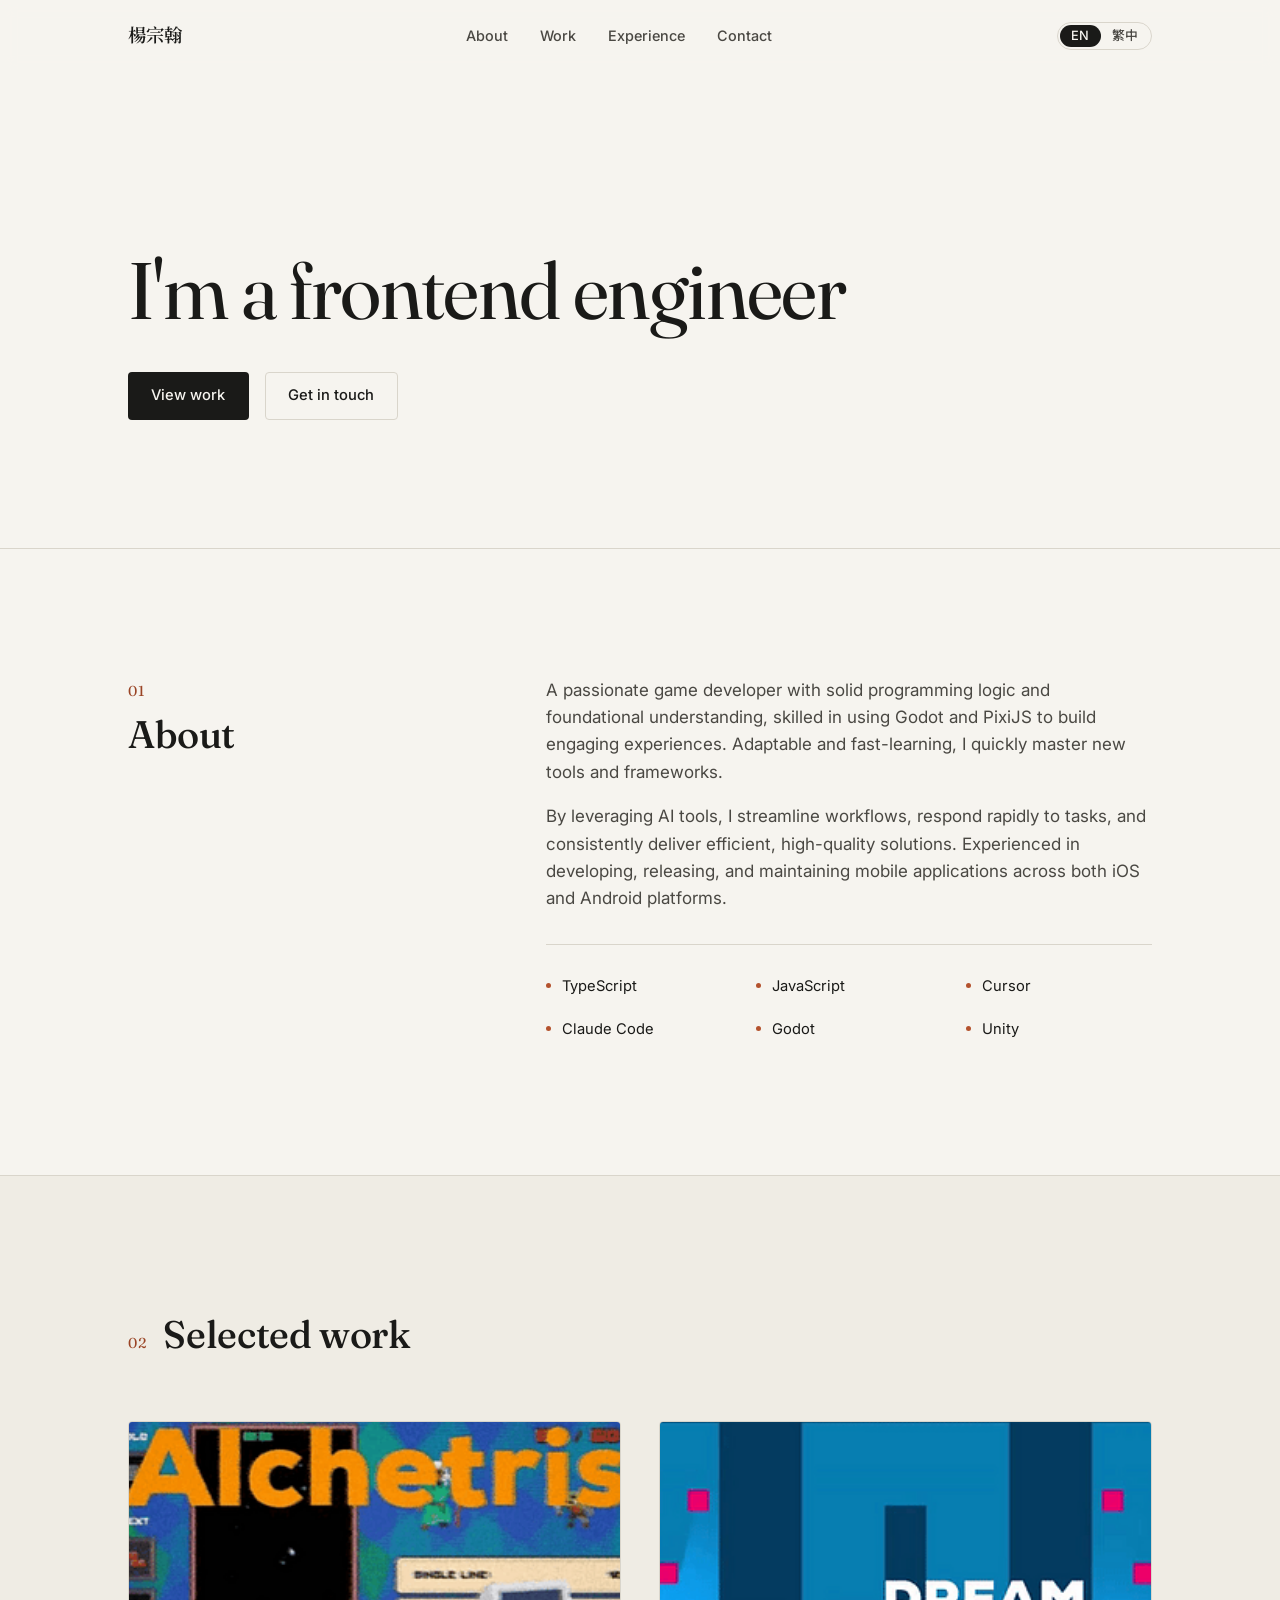
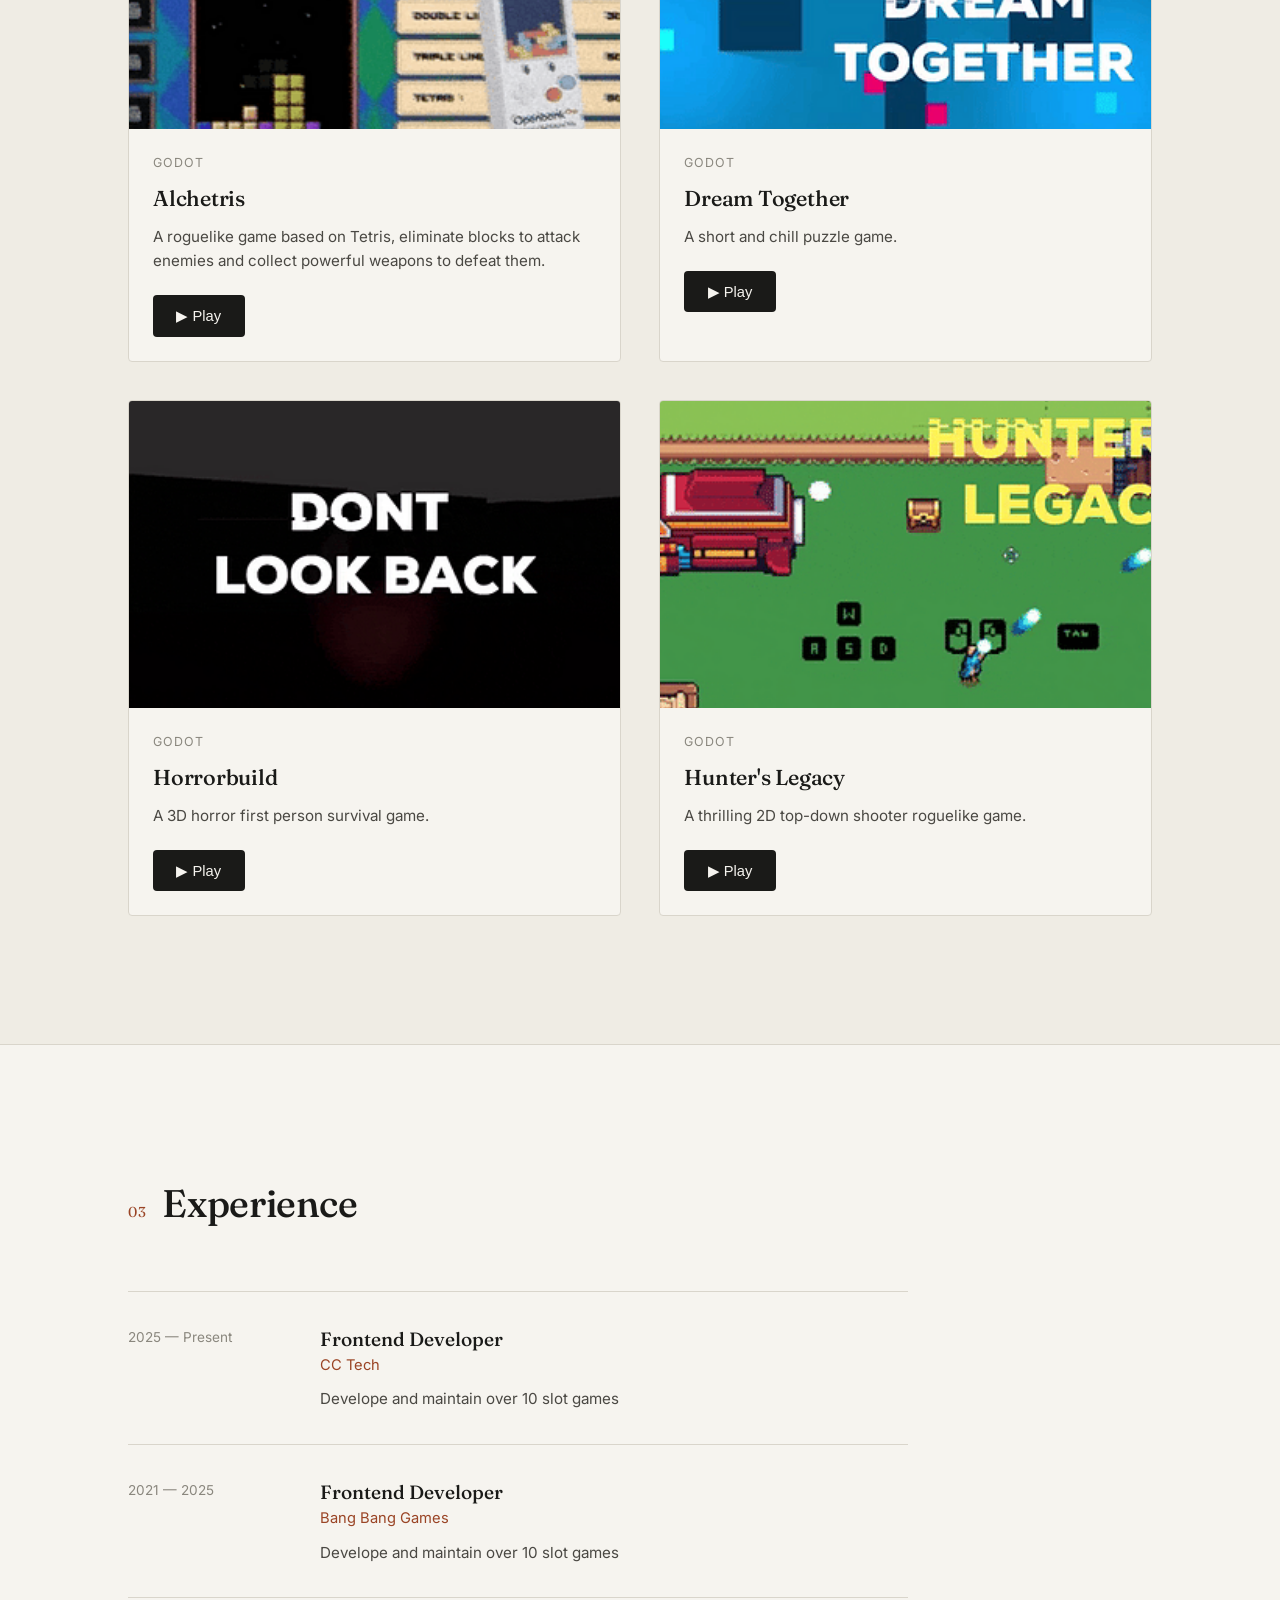
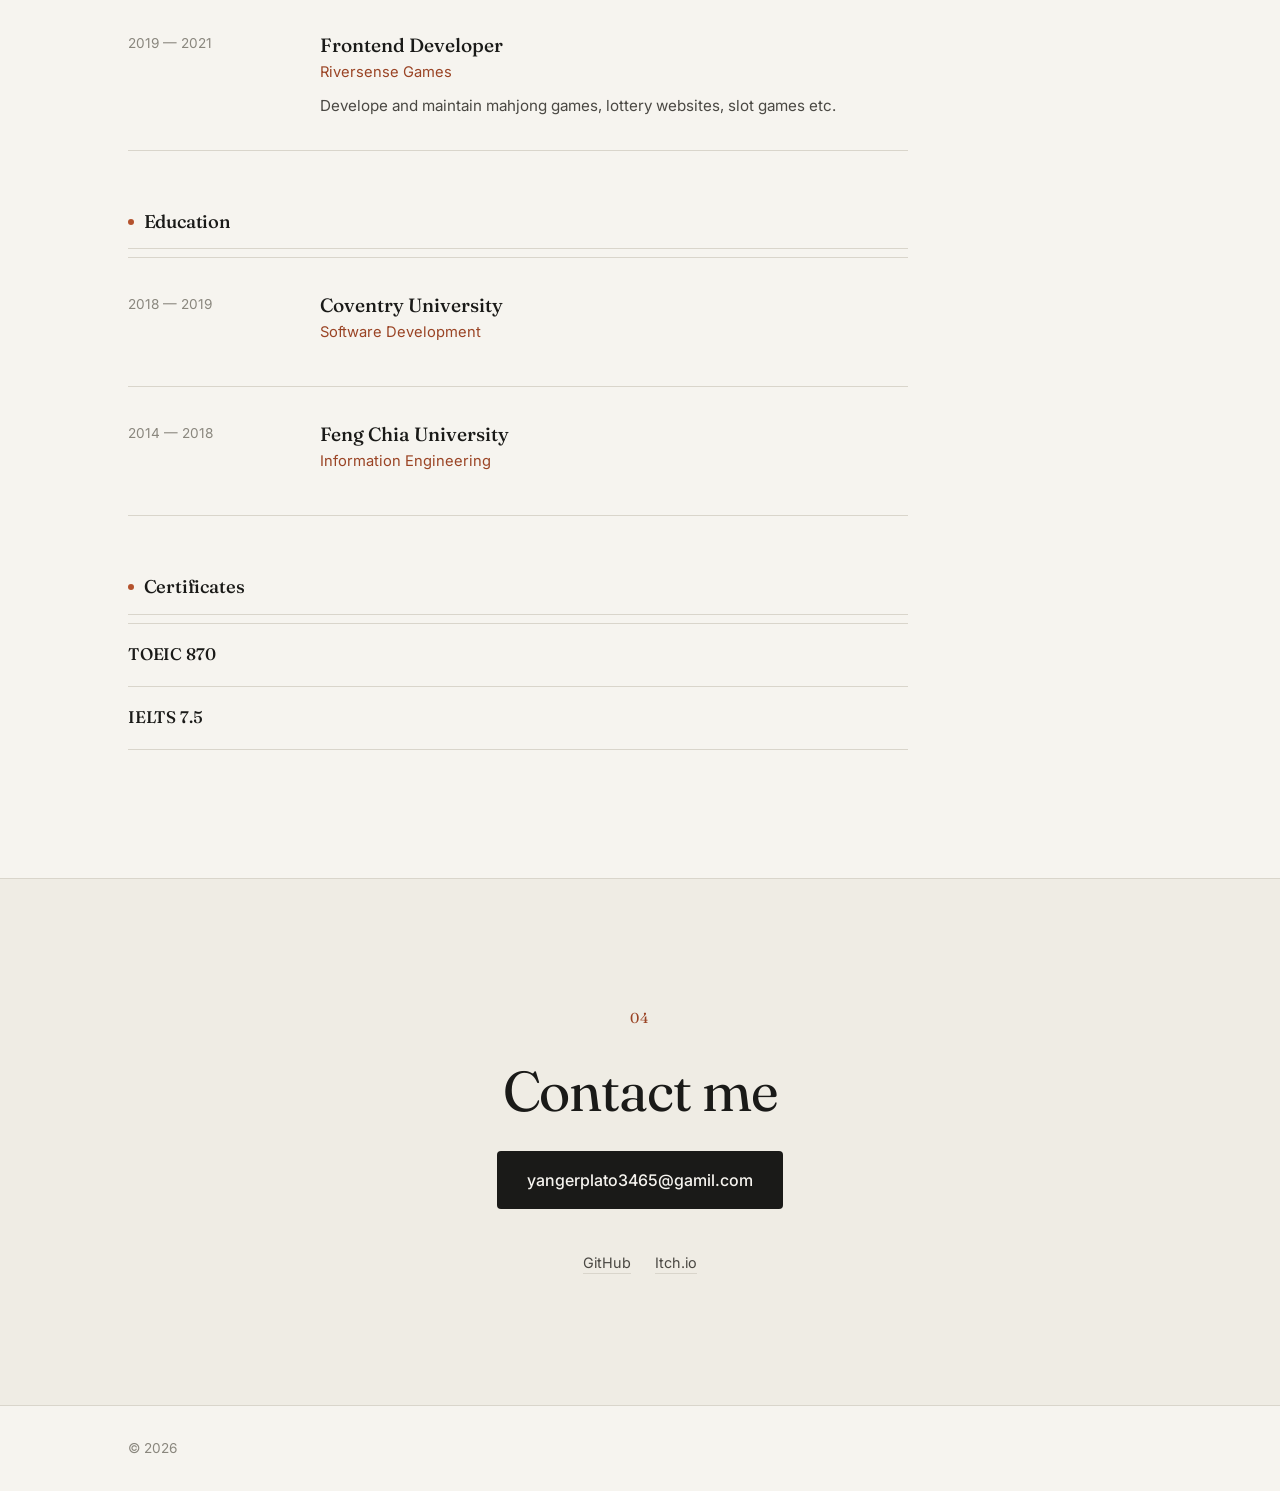
==== commit dc2799bf: "add education and certificate" ====
--- a/index.html
+++ b/index.html
@@ -156,6 +156,40 @@
             </div>
           </li>
         </ol>
+
+        <!-- ---- Education ---- -->
+        <div class="subsection">
+          <h3 class="subsection__title" data-i18n="edu.title">Education</h3>
+          <ol class="timeline">
+            <li class="timeline__item reveal">
+              <div class="timeline__period" data-i18n="edu.period1">[Year — Year]</div>
+              <div class="timeline__body">
+                <h4 class="timeline__role" data-i18n="edu.school1">[School / University]</h4>
+                <p class="timeline__org" data-i18n="edu.degree1">[Degree · Major]</p>
+              </div>
+            </li>
+            <li class="timeline__item reveal">
+              <div class="timeline__period" data-i18n="edu.period2">[Year — Year]</div>
+              <div class="timeline__body">
+                <h4 class="timeline__role" data-i18n="edu.school2">[School / University]</h4>
+                <p class="timeline__org" data-i18n="edu.degree2">[Degree · Major]</p>
+              </div>
+            </li>
+          </ol>
+        </div>
+
+        <!-- ---- Certificates ---- -->
+        <div class="subsection">
+          <h3 class="subsection__title" data-i18n="cert.title">Certificates</h3>
+          <ul class="cert-list">
+            <li class="cert-item reveal">
+              <h4 class="cert-item__name" data-i18n="cert.name1">[Certificate name]</h4>
+            </li>
+            <li class="cert-item reveal">
+              <h4 class="cert-item__name" data-i18n="cert.name2">[Certificate name]</h4>
+            </li>
+          </ul>
+        </div>
       </div>
     </section>
 
--- a/styles.css
+++ b/styles.css
@@ -648,6 +648,72 @@
   font-size: 0.95rem;
 }
 
+/* ---------- Sub-sections (Education / Certificates) ---------- */
+.subsection {
+  margin-top: clamp(2.5rem, 5vw, 3.5rem);
+  max-width: 780px;
+}
+.subsection__title {
+  font-family: var(--font-display);
+  font-weight: 500;
+  font-size: 1.15rem;
+  letter-spacing: -0.01em;
+  color: var(--ink);
+  margin-bottom: 0.5rem;
+  padding-bottom: 0.75rem;
+  border-bottom: 1px solid var(--line);
+  display: flex;
+  align-items: center;
+  gap: 0.6rem;
+}
+.subsection__title::before {
+  content: "";
+  width: 6px;
+  height: 6px;
+  background: var(--accent);
+  border-radius: 50%;
+}
+
+/* Certificates */
+.cert-list {
+  list-style: none;
+  max-width: 780px;
+}
+.cert-item {
+  display: flex;
+  align-items: baseline;
+  justify-content: space-between;
+  gap: 1.5rem;
+  padding-block: 1.1rem;
+  border-top: 1px solid var(--line);
+}
+.cert-item:last-child {
+  border-bottom: 1px solid var(--line);
+}
+.cert-item__name {
+  font-family: var(--font-display);
+  font-weight: 500;
+  font-size: 1.05rem;
+  letter-spacing: -0.01em;
+}
+.cert-item__issuer {
+  color: var(--ink-soft);
+  font-size: 0.9rem;
+  margin-top: 0.15rem;
+}
+.cert-item__date {
+  flex-shrink: 0;
+  font-size: 0.85rem;
+  color: var(--ink-faint);
+  white-space: nowrap;
+}
+@media (max-width: 480px) {
+  .cert-item {
+    flex-direction: column;
+    gap: 0.25rem;
+  }
+}
+
 /* ---------- Contact ---------- */
 .contact {
   text-align: center;
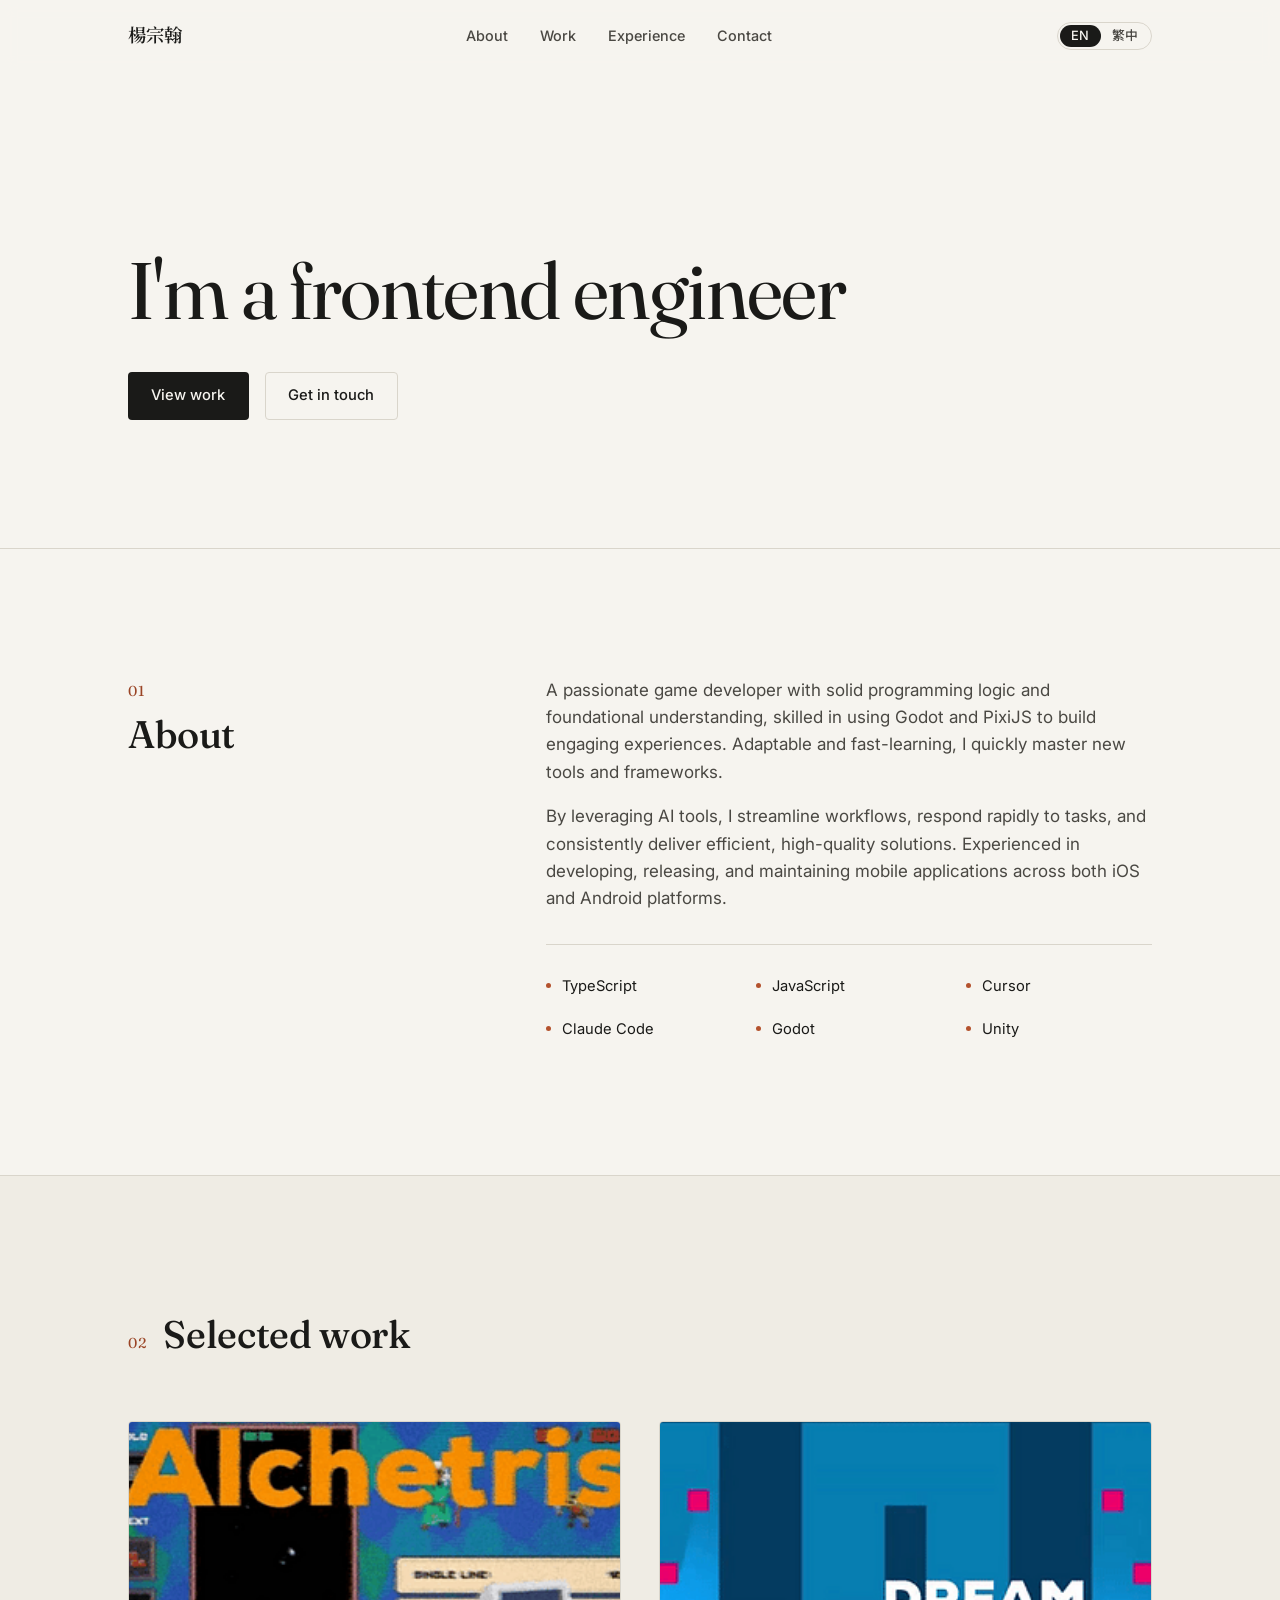
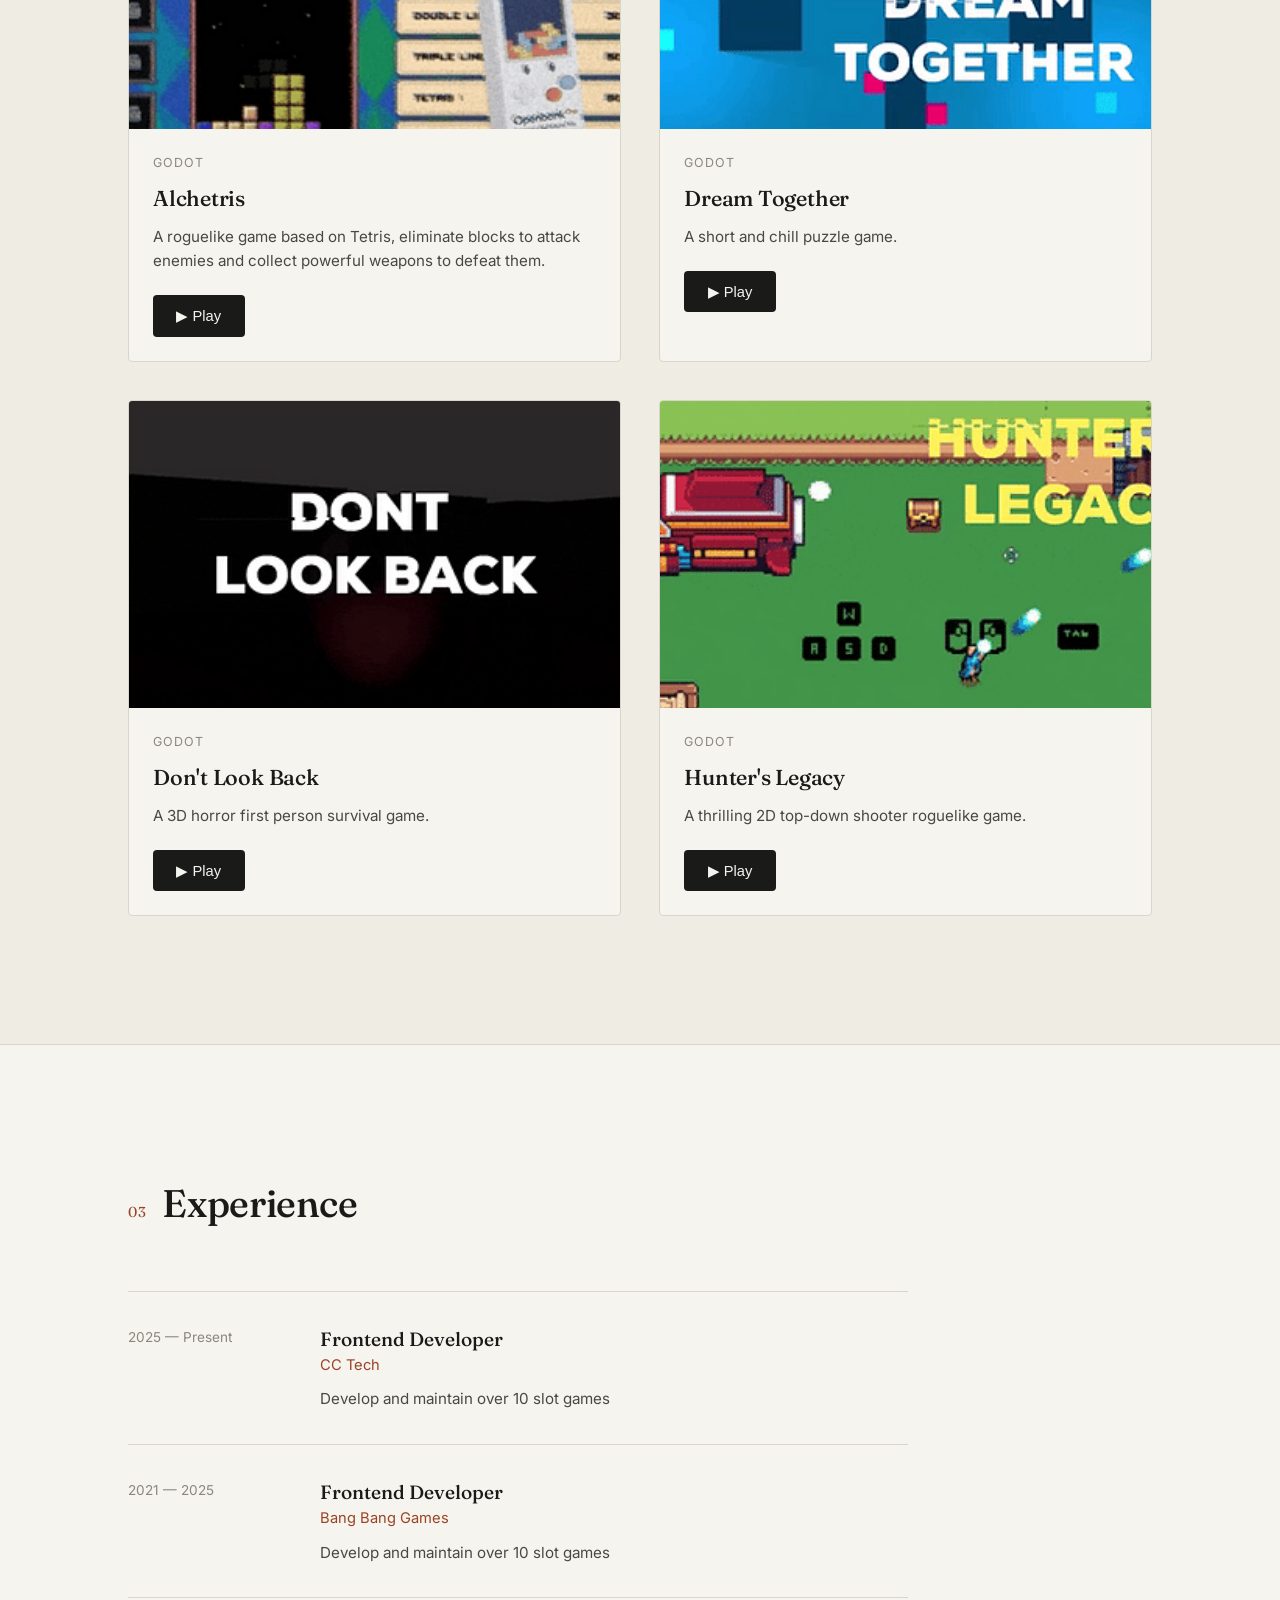
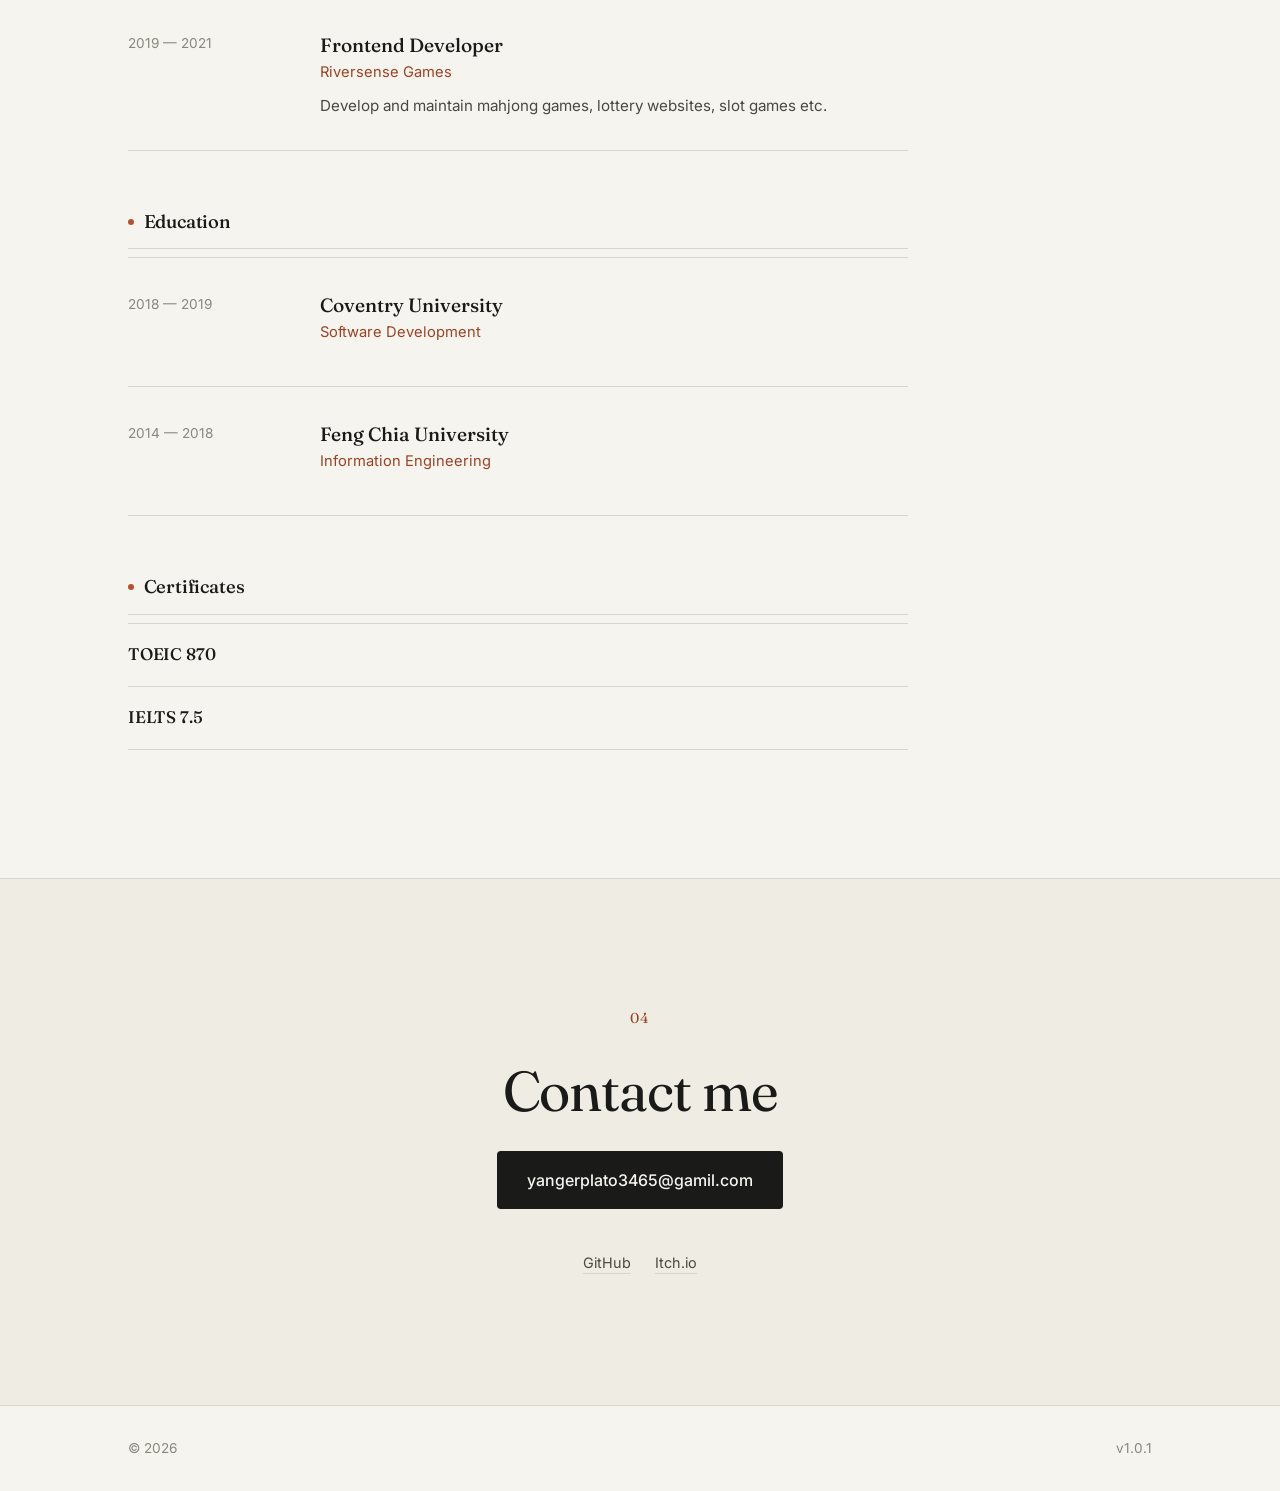
==== commit 12f9b2db: "version 1.0.1" ====
--- a/index.html
+++ b/index.html
@@ -266,9 +266,11 @@
   <footer class="site-footer">
     <div class="container footer__inner">
       <span>© <span id="year"></span></span>
+      <span class="footer__version" id="app-version">v1.0.1</span>
     </div>
   </footer>
 
+  <script src="config.js"></script>
   <script src="script.js"></script>
 </body>
 </html>
